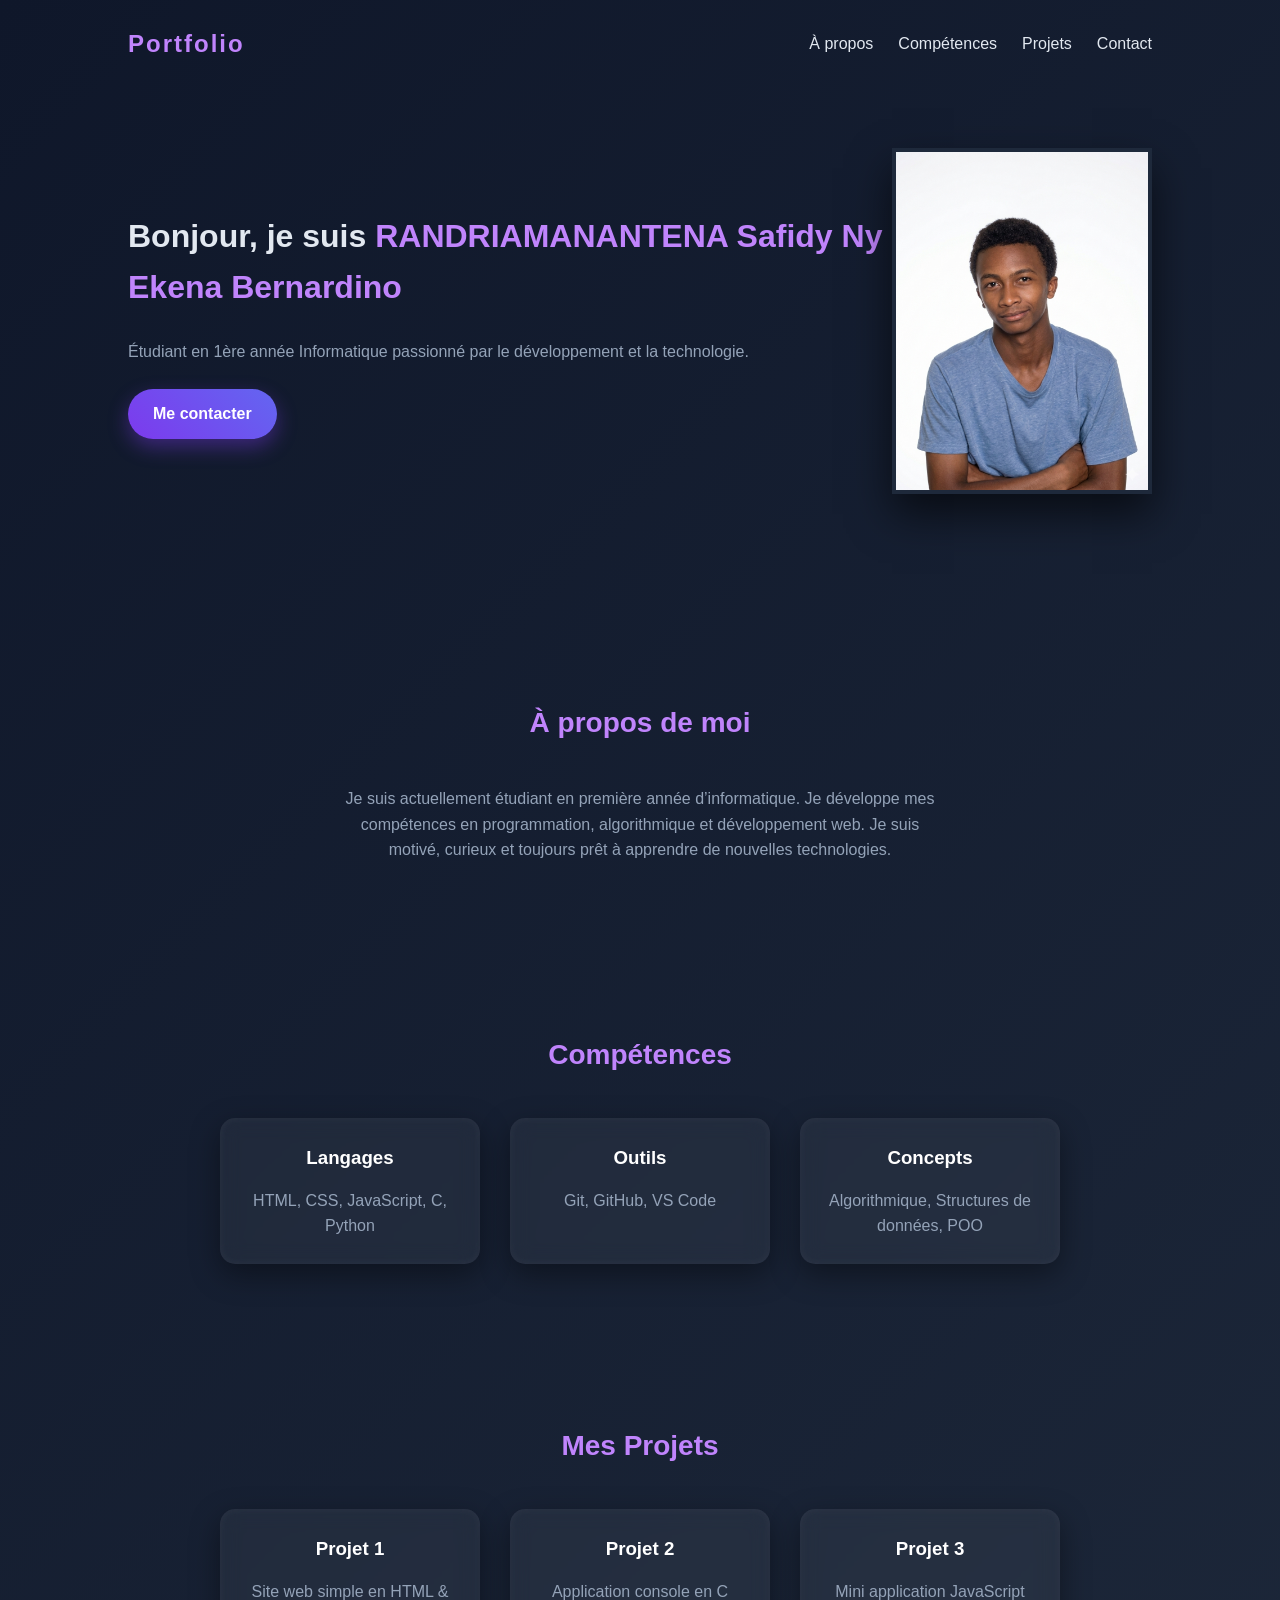
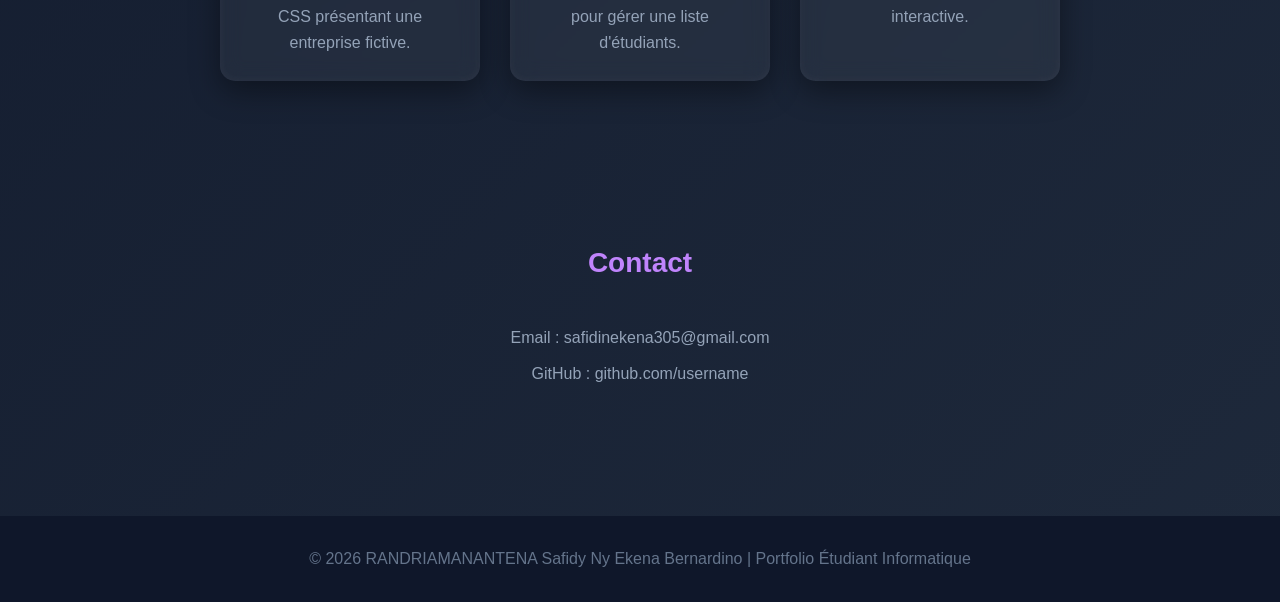
==== index.html @ df7ad71c "Update and rename acc.html to index.html" ====
<!DOCTYPE html>
<html lang="fr">
<head>
    <meta charset="UTF-8">
    <title>Portfolio | Étudiant Informatique</title>
    <meta name="viewport" content="width=device-width, initial-scale=1.0">
    <link rel="stylesheet" href="style.css">
</head>
<body>

    <!-- HEADER -->
    <header>
        <nav>
            <h2 class="logo">Portfolio</h2>
            <ul>
                <li><a href="#about">À propos</a></li>
                <li><a href="#skills">Compétences</a></li>
                <li><a href="#projects">Projets</a></li>
                <li><a href="#contact">Contact</a></li>
            </ul>
        </nav>

        <div class="hero">
            <div class="hero-text">
                <h1>Bonjour, je suis <span>RANDRIAMANANTENA Safidy Ny Ekena Bernardino</span></h1>
                <p>Étudiant en 1ère année Informatique passionné par le développement et la technologie.</p>
                <a href="#contact" class="btn">Me contacter</a>
            </div>

            <div class="hero-image">
                <img src="profile.png" alt="Photo de profil">
            </div>
        </div>
    </header>

    <!-- ABOUT -->
    <section id="about">
        <h2>À propos de moi</h2>
        <p>
            Je suis actuellement étudiant en première année d’informatique.
            Je développe mes compétences en programmation, algorithmique et développement web.
            Je suis motivé, curieux et toujours prêt à apprendre de nouvelles technologies.
        </p>
    </section>

    <!-- SKILLS -->
    <section id="skills">
        <h2>Compétences</h2>
        <div class="skills-container">
            <div class="skill-card">
                <h3>Langages</h3>
                <p>HTML, CSS, JavaScript, C, Python</p>
            </div>

            <div class="skill-card">
                <h3>Outils</h3>
                <p>Git, GitHub, VS Code</p>
            </div>

            <div class="skill-card">
                <h3>Concepts</h3>
                <p>Algorithmique, Structures de données, POO</p>
            </div>
        </div>
    </section>

    <!-- PROJECTS -->
    <section id="projects">
        <h2>Mes Projets</h2>

        <div class="projects-container">
            <div class="project-card">
                <h3>Projet 1</h3>
                <p>Site web simple en HTML & CSS présentant une entreprise fictive.</p>
            </div>

            <div class="project-card">
                <h3>Projet 2</h3>
                <p>Application console en C pour gérer une liste d'étudiants.</p>
            </div>

            <div class="project-card">
                <h3>Projet 3</h3>
                <p>Mini application JavaScript interactive.</p>
            </div>
        </div>
    </section>

    <!-- CONTACT -->
    <section id="contact">
        <h2>Contact</h2>
        <p>Email : safidinekena305@gmail.com</p>
        <p>GitHub : github.com/username</p>
    </section>

    <!-- FOOTER -->
    <footer>
        <p>© 2026 RANDRIAMANANTENA Safidy Ny Ekena Bernardino | Portfolio Étudiant Informatique</p>
    </footer>

</body>
</html>
---- style.css ----
/* RESET */
* {
    margin: 0;
    padding: 0;
    box-sizing: border-box;
}

body {
    font-family: 'Segoe UI', sans-serif;
    background: linear-gradient(135deg, #0f172a, #1e293b);
    color: #e2e8f0;
    line-height: 1.6;
}

/* NAVIGATION */
header {
    padding-bottom: 60px;
}

nav {
    display: flex;
    justify-content: space-between;
    align-items: center;
    padding: 25px 10%;
}

.logo {
    color: #c084fc;
    font-weight: bold;
    letter-spacing: 2px;
}

nav ul {
    list-style: none;
    display: flex;
}

nav ul li {
    margin-left: 25px;
}

nav ul li a {
    text-decoration: none;
    color: #e2e8f0;
    font-weight: 500;
    transition: 0.3s ease;
}

nav ul li a:hover {
    color: #c084fc;
}

/* HERO */
.hero {
    display: flex;
    justify-content: space-between;
    align-items: center;
    padding: 60px 10%;
    flex-wrap: wrap;
}

.hero-text {
    flex: 1;
}

.hero-text h1 span {
    color: #c084fc;
}

.hero-text p {
    margin: 25px 0;
    color: #94a3b8;
}

.btn {
    display: inline-block;
    padding: 12px 25px;
    background: linear-gradient(45deg, #7c3aed, #6366f1);
    color: white;
    border-radius: 30px;
    text-decoration: none;
    font-weight: bold;
    transition: 0.3s ease;
    box-shadow: 0 8px 20px rgba(124, 58, 237, 0.4);
}

.btn:hover {
    transform: translateY(-3px);
    box-shadow: 0 12px 25px rgba(124, 58, 237, 0.6);
}

.hero-image img {
    width: 260px;
    box-shadow: 0 20px 40px rgba(0, 0, 0, 0.6);
    border: 4px solid #1e293b;
}

/* SECTIONS */
section {
    padding: 80px 10%;
    text-align: center;
}

section h2 {
    margin-bottom: 40px;
    font-size: 28px;
    color: #c084fc;
}

/* CARDS (Skills & Projects) */
.skills-container,
.projects-container {
    display: flex;
    justify-content: center;
    gap: 30px;
    flex-wrap: wrap;
}

.skill-card,
.project-card {
    background: rgba(255, 255, 255, 0.05);
    backdrop-filter: blur(10px);
    padding: 25px;
    border-radius: 15px;
    width: 260px;
    transition: 0.4s ease;
    box-shadow: 
        0 10px 30px rgba(0, 0, 0, 0.4),
        inset 0 0 10px rgba(255, 255, 255, 0.05);
}

.skill-card:hover,
.project-card:hover {
    transform: translateY(-8px);
    box-shadow: 
        0 20px 40px rgba(0, 0, 0, 0.6),
        0 0 15px rgba(192, 132, 252, 0.3);
}

.skill-card h3,
.project-card h3 {
    margin-bottom: 15px;
    color: #ffffff;
}

.skill-card p,
.project-card p {
    color: #94a3b8;
}

/* ABOUT & CONTACT TEXT */
#about p,
#contact p {
    max-width: 600px;
    margin: 10px auto;
    color: #94a3b8;
}

/* FOOTER */
footer {
    text-align: center;
    padding: 30px;
    background: #0f172a;
    color: #64748b;
    margin-top: 40px;
}

/* RESPONSIVE */
@media(max-width: 768px) {
    .hero {
        flex-direction: column;
        text-align: center;
    }

    .hero-text {
        margin-bottom: 40px;
    }
}
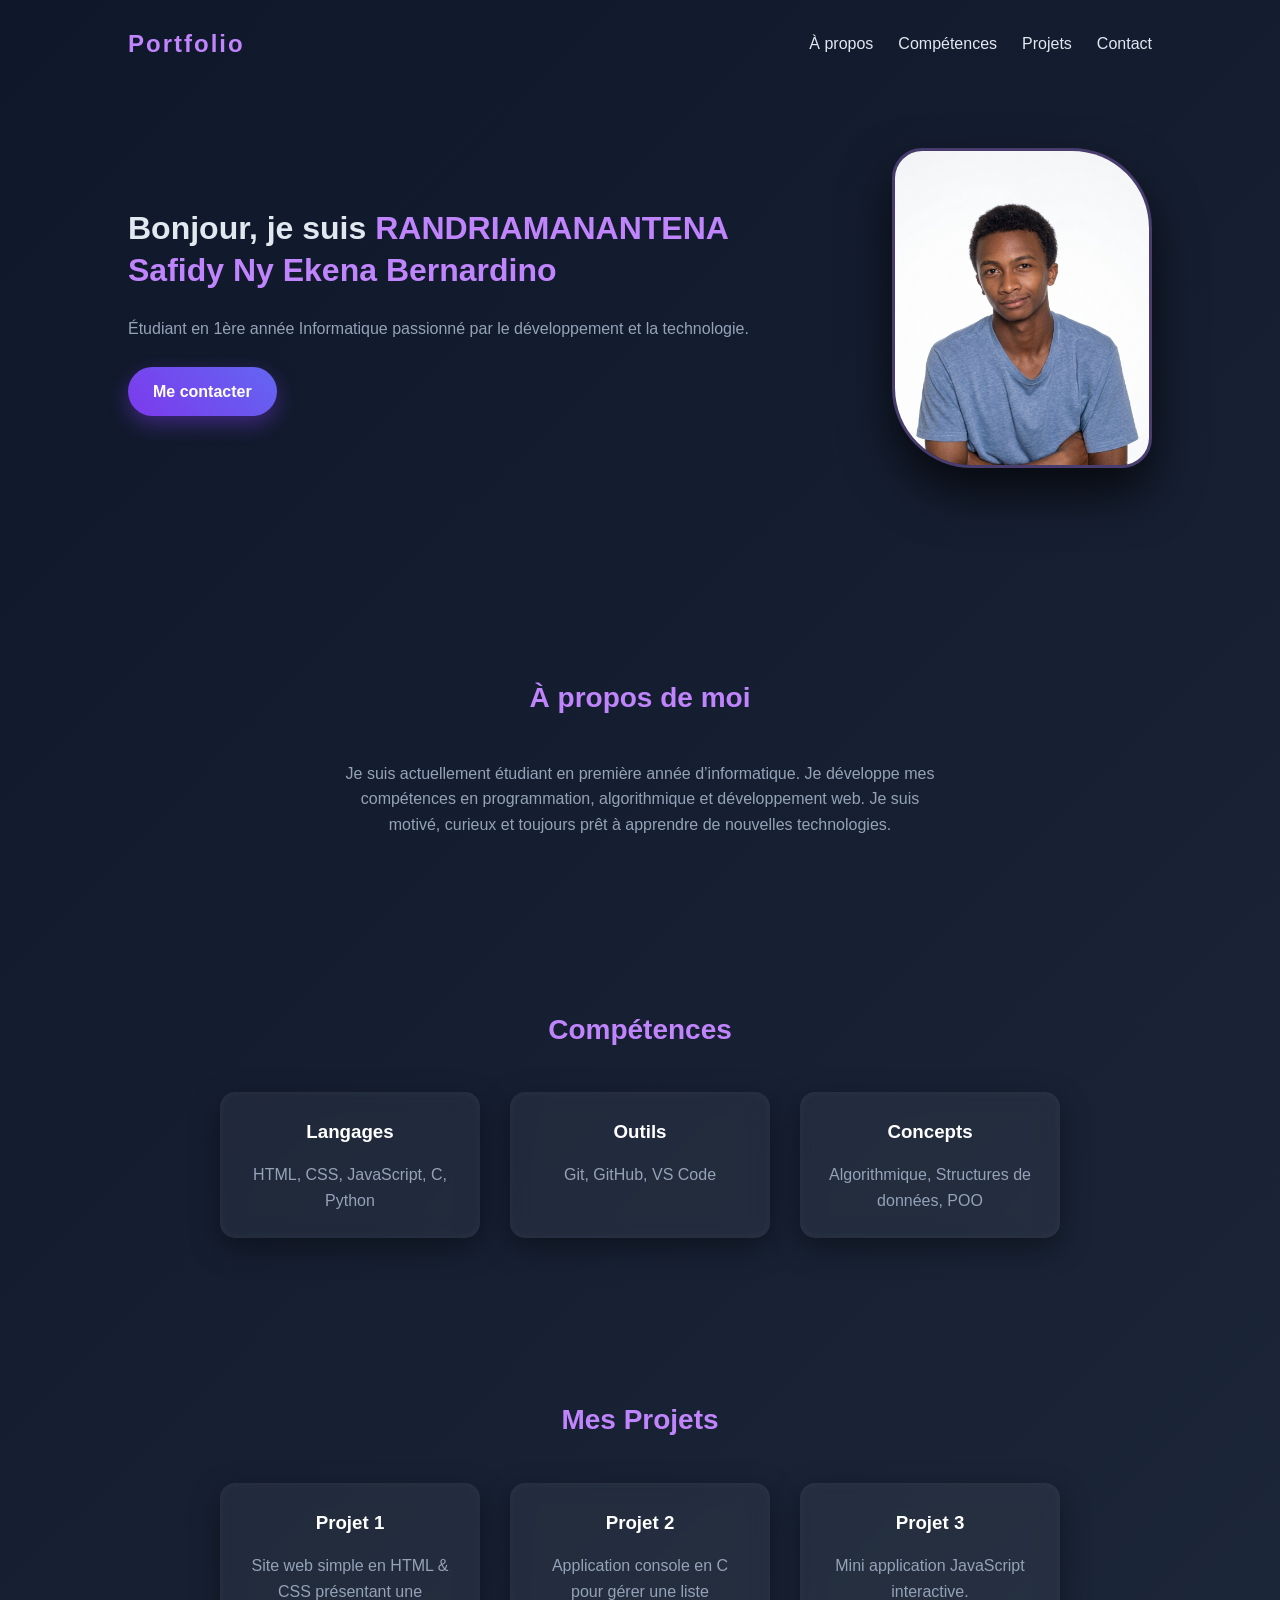
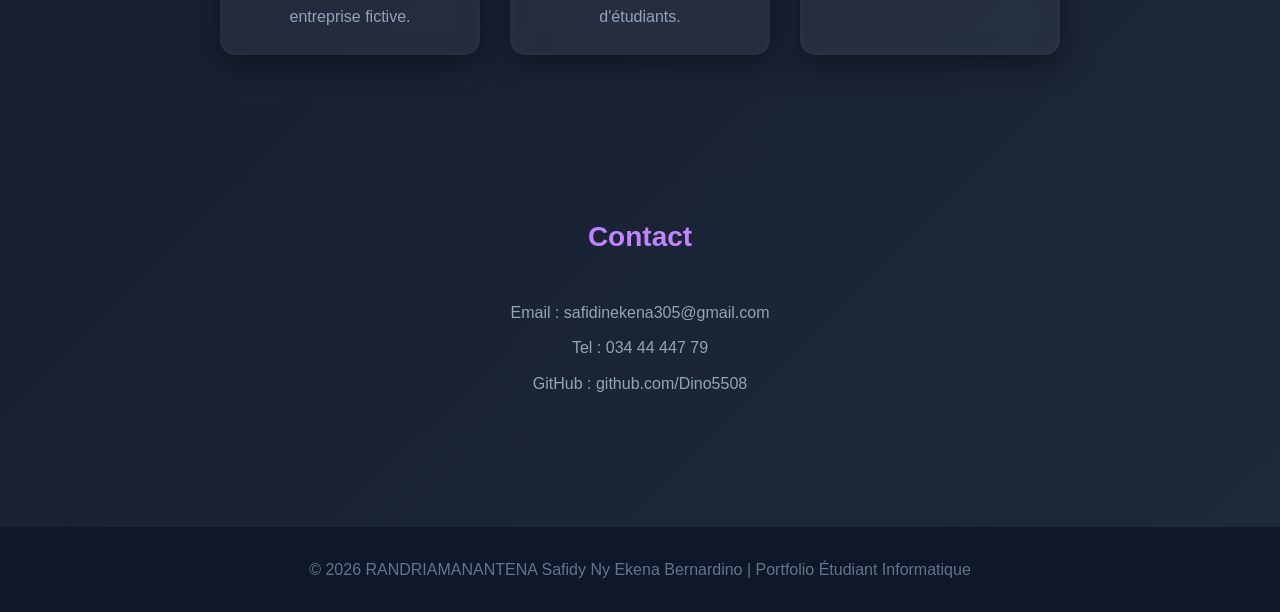
==== commit 6082696c: "Update index.html" ====
--- a/index.html
+++ b/index.html
@@ -90,7 +90,8 @@
     <section id="contact">
         <h2>Contact</h2>
         <p>Email : safidinekena305@gmail.com</p>
-        <p>GitHub : github.com/username</p>
+        <p>Tel : 034 44 447 79</p>
+        <p>GitHub : github.com/Dino5508</p>
     </section>
 
     <!-- FOOTER -->
@@ -100,3 +101,4 @@
 
 </body>
 </html>
+
--- a/style.css
+++ b/style.css
@@ -53,14 +53,19 @@
 /* HERO */
 .hero {
     display: flex;
-    justify-content: space-between;
+    justify-content: center;
     align-items: center;
+    gap: 60px;
     padding: 60px 10%;
-    flex-wrap: wrap;
 }
 
 .hero-text {
     flex: 1;
+}
+
+.hero-text h1 {
+    font-size: 32px;
+    line-height: 1.3;
 }
 
 .hero-text h1 span {
@@ -89,10 +94,19 @@
     box-shadow: 0 12px 25px rgba(124, 58, 237, 0.6);
 }
 
+/* IMAGE STYLE MODERNE */
 .hero-image img {
     width: 260px;
-    box-shadow: 0 20px 40px rgba(0, 0, 0, 0.6);
-    border: 4px solid #1e293b;
+    height: 320px;
+    object-fit: cover;
+    border-radius: 30px 80px 30px 80px; /* forme moderne */
+    border: 3px solid rgba(192, 132, 252, 0.3);
+    box-shadow: 0 25px 50px rgba(0, 0, 0, 0.7);
+    transition: 0.4s ease;
+}
+
+.hero-image img:hover {
+    transform: scale(1.03);
 }
 
 /* SECTIONS */
@@ -166,13 +180,27 @@
 }
 
 /* RESPONSIVE */
+/* Toujours côte à côte même sur téléphone */
 @media(max-width: 768px) {
+
     .hero {
-        flex-direction: column;
-        text-align: center;
-    }
-
-    .hero-text {
-        margin-bottom: 40px;
-    }
-}+        flex-direction: row; /* reste horizontal */
+        gap: 20px;
+        padding: 40px 5%;
+    }
+
+    .hero-text h1 {
+        font-size: 18px;
+    }
+
+    .hero-text p {
+        font-size: 14px;
+    }
+
+    .hero-image img {
+        width: 150px;
+        height: 190px;
+        border-radius: 25px 60px 25px 60px;
+    }
+
+}
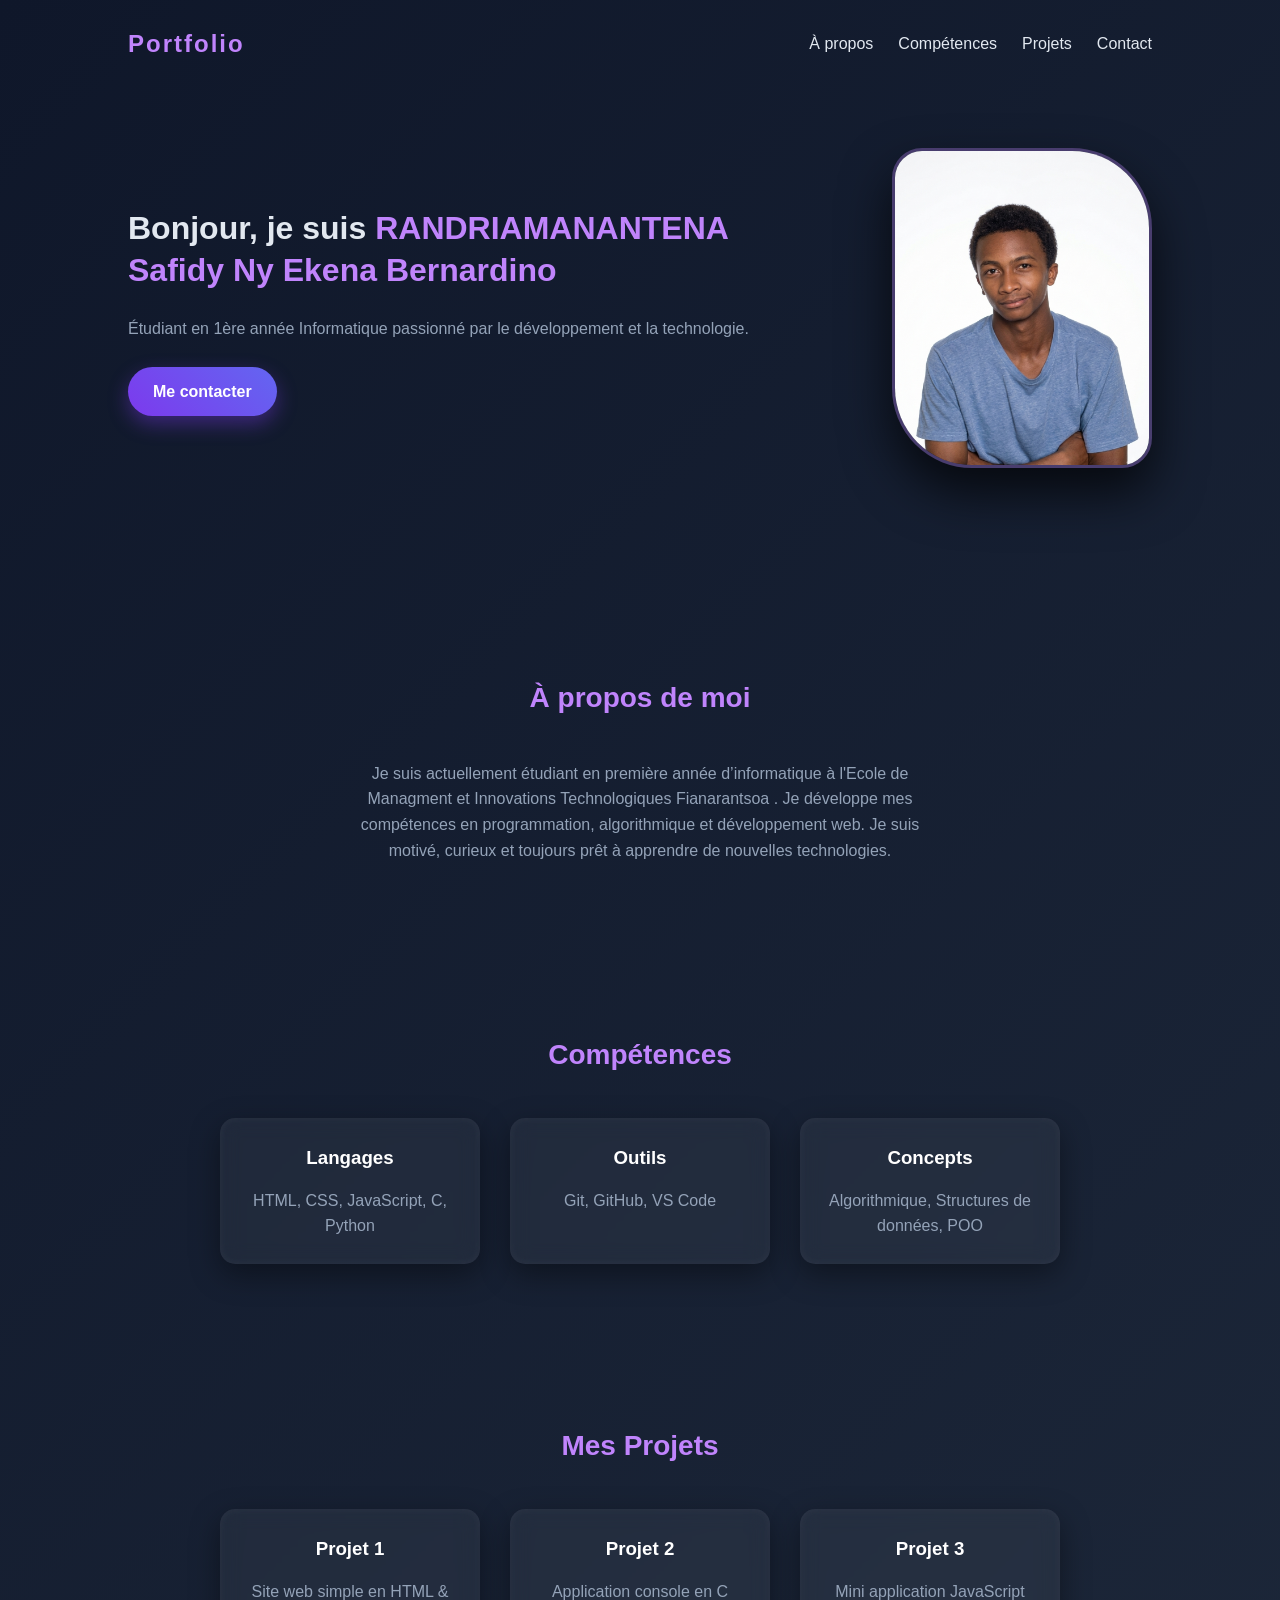
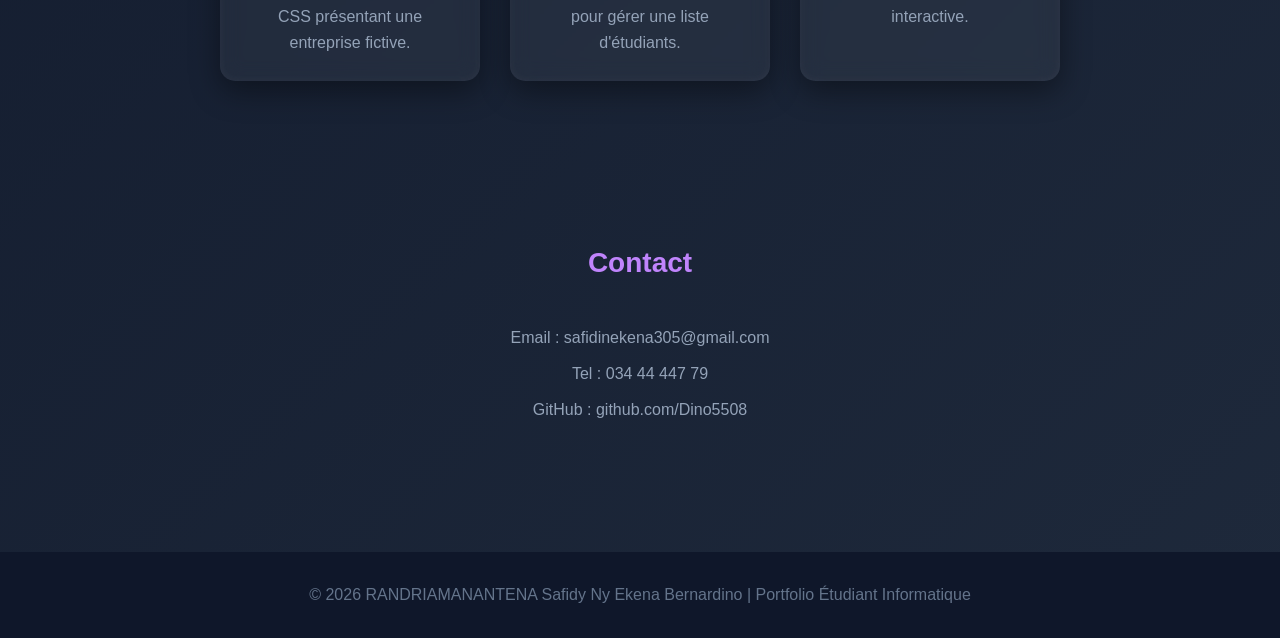
==== commit 588ad909: "Update index.html" ====
--- a/index.html
+++ b/index.html
@@ -37,7 +37,7 @@
     <section id="about">
         <h2>À propos de moi</h2>
         <p>
-            Je suis actuellement étudiant en première année d’informatique.
+            Je suis actuellement étudiant en première année d’informatique à l'Ecole de Managment et Innovations Technologiques Fianarantsoa .
             Je développe mes compétences en programmation, algorithmique et développement web.
             Je suis motivé, curieux et toujours prêt à apprendre de nouvelles technologies.
         </p>
@@ -102,3 +102,4 @@
 </body>
 </html>
 
+
